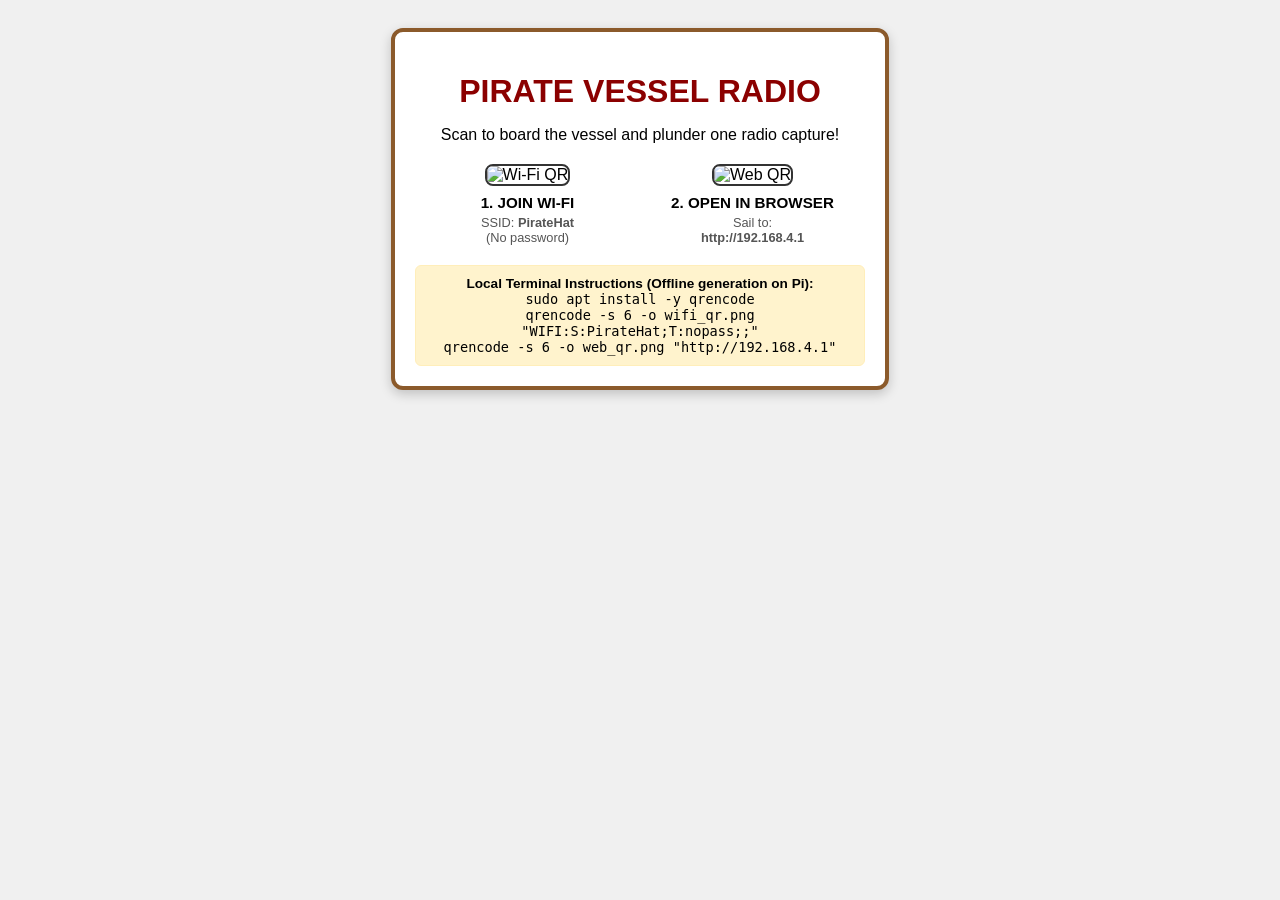
==== pirate_server/pirate_badge.html @ aeadc39f "Add pirate hat single-serving web server and quick-start docs" ====
<!DOCTYPE html>
<html>
<head>
  <meta charset="utf-8">
  <title>Pirate Hat Badge</title>
  <style>
    body { font-family: sans-serif; text-align: center; padding: 20px; background: #f0f0f0; }
    .badge { width: 450px; margin: 0 auto; background: #fff; border: 4px solid #8b5a2b; border-radius: 12px; padding: 20px; box-shadow: 0 4px 12px rgba(0,0,0,0.2); }
    h1 { color: #8b0000; margin-bottom: 4px; }
    .row { display: flex; justify-content: space-around; margin: 20px 0; }
    .qr-box { width: 190px; text-align: center; }
    .qr-box img { width: 180px; height: 180px; border: 2px solid #333; border-radius: 8px; }
    .label { font-weight: bold; margin-top: 8px; font-size: 0.95rem; }
    .desc { font-size: 0.8rem; color: #555; margin-top: 4px; }
    .note { background: #fff3cd; border: 1px solid #ffeeba; padding: 10px; border-radius: 6px; font-size: 0.85rem; }
  </style>
</head>
<body>
  <div class="badge">
    <h1>PIRATE VESSEL RADIO</h1>
    <p>Scan to board the vessel and plunder one radio capture!</p>
    
    <div class="row">
      <div class="qr-box">
        <img src="https://chart.googleapis.com/chart?chs=300x300&cht=qr&chl=WIFI%3AS%3APirateHat%3BT%3Anopass%3B%3B" alt="Wi-Fi QR">
        <div class="label">1. JOIN WI-FI</div>
        <div class="desc">SSID: <strong>PirateHat</strong><br>(No password)</div>
      </div>
      <div class="qr-box">
        <img src="https://chart.googleapis.com/chart?chs=300x300&cht=qr&chl=http%3A//192.168.4.1" alt="Web QR">
        <div class="label">2. OPEN IN BROWSER</div>
        <div class="desc">Sail to:<br><strong>http://192.168.4.1</strong></div>
      </div>
    </div>

    <div class="note">
      <strong>Local Terminal Instructions (Offline generation on Pi):</strong><br>
      <code>sudo apt install -y qrencode</code><br>
      <code>qrencode -s 6 -o wifi_qr.png "WIFI:S:PirateHat;T:nopass;;"</code><br>
      <code>qrencode -s 6 -o web_qr.png "http://192.168.4.1"</code>
    </div>
  </div>
</body>
</html>
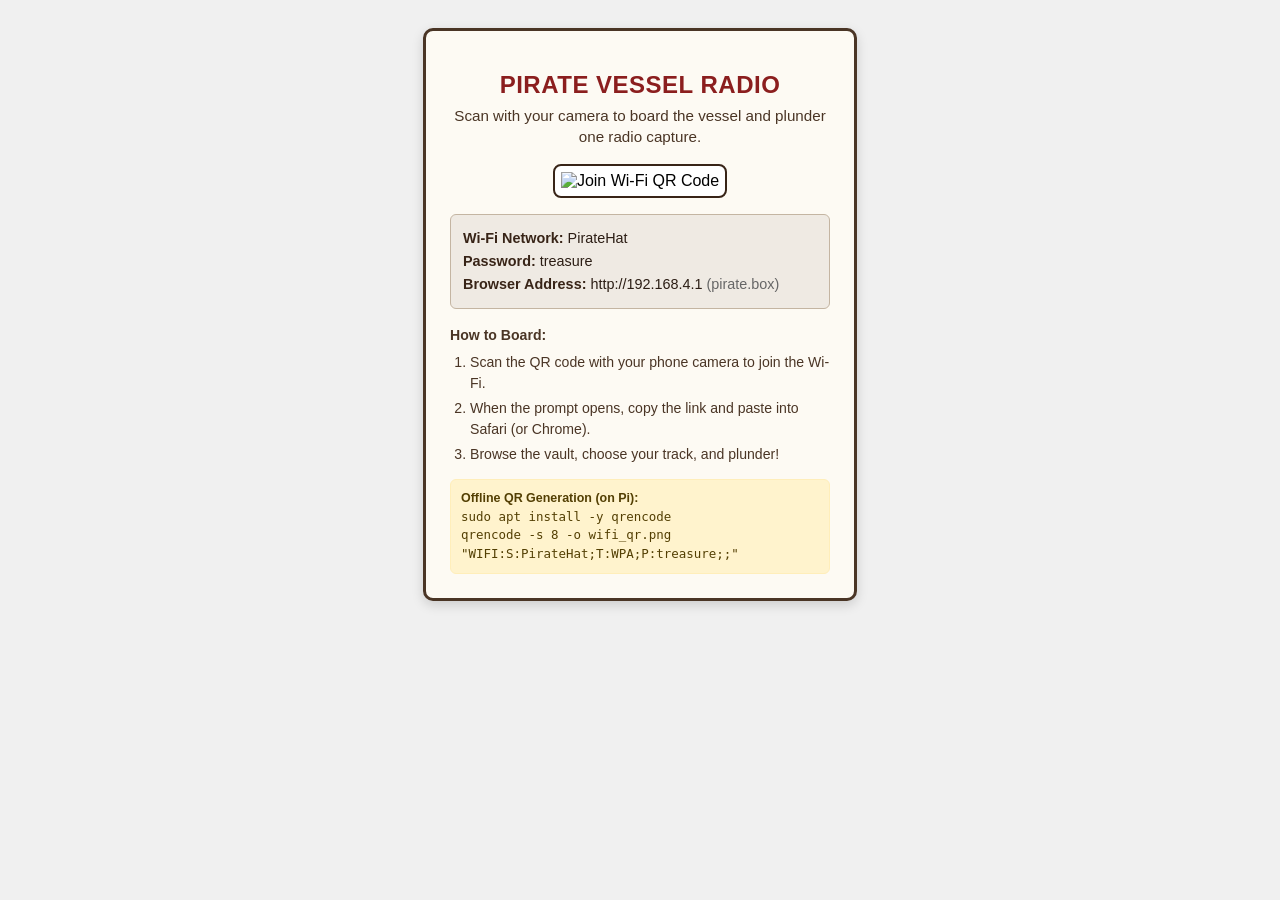
==== commit 540adea4: "feat(hotspot): add full NetworkManager hotspot, captive portal handoff, and systemd service" ====
--- a/pirate_server/pirate_badge.html
+++ b/pirate_server/pirate_badge.html
@@ -2,42 +2,50 @@
 <html>
 <head>
   <meta charset="utf-8">
-  <title>Pirate Hat Badge</title>
+  <title>Pirate Vessel Badge</title>
   <style>
-    body { font-family: sans-serif; text-align: center; padding: 20px; background: #f0f0f0; }
-    .badge { width: 450px; margin: 0 auto; background: #fff; border: 4px solid #8b5a2b; border-radius: 12px; padding: 20px; box-shadow: 0 4px 12px rgba(0,0,0,0.2); }
-    h1 { color: #8b0000; margin-bottom: 4px; }
-    .row { display: flex; justify-content: space-around; margin: 20px 0; }
-    .qr-box { width: 190px; text-align: center; }
-    .qr-box img { width: 180px; height: 180px; border: 2px solid #333; border-radius: 8px; }
-    .label { font-weight: bold; margin-top: 8px; font-size: 0.95rem; }
-    .desc { font-size: 0.8rem; color: #555; margin-top: 4px; }
-    .note { background: #fff3cd; border: 1px solid #ffeeba; padding: 10px; border-radius: 6px; font-size: 0.85rem; }
+    body { font-family: -apple-system, BlinkMacSystemFont, "Segoe UI", Roboto, sans-serif; text-align: center; padding: 20px; background: #f0f0f0; }
+    .badge { width: 380px; margin: 0 auto; background: #fdfaf3; border: 3px solid #4a3525; border-radius: 10px; padding: 24px; box-shadow: 0 4px 12px rgba(0,0,0,0.15); }
+    h1 { color: #8b1e1e; margin-bottom: 6px; font-size: 1.5rem; text-transform: uppercase; letter-spacing: 0.5px; }
+    p.lead { color: #4a3525; font-size: 0.95rem; margin-top: 0; margin-bottom: 16px; line-height: 1.4; }
+    .qr-container { margin: 16px auto; width: 240px; text-align: center; }
+    .qr-container img { width: 230px; height: 230px; border: 2px solid #382417; border-radius: 8px; background: #fff; padding: 6px; }
+    .credentials { background: rgba(74, 53, 37, 0.08); border: 1px solid #c4b5a2; border-radius: 6px; padding: 12px; margin: 16px 0; text-align: left; font-size: 0.9rem; line-height: 1.6; color: #2b1d14; }
+    .credentials strong { color: #382417; }
+    .instructions { text-align: left; margin: 14px 0; font-size: 0.88rem; color: #4a3525; line-height: 1.5; }
+    .instructions ol { padding-left: 20px; margin: 6px 0; }
+    .instructions li { margin-bottom: 4px; }
+    .note { background: #fff3cd; border: 1px solid #ffeeba; padding: 10px; border-radius: 6px; font-size: 0.78rem; text-align: left; color: #533f03; margin-top: 14px; line-height: 1.4; }
   </style>
 </head>
 <body>
   <div class="badge">
     <h1>PIRATE VESSEL RADIO</h1>
-    <p>Scan to board the vessel and plunder one radio capture!</p>
+    <p class="lead">Scan with your camera to board the vessel and plunder one radio capture.</p>
     
-    <div class="row">
-      <div class="qr-box">
-        <img src="https://chart.googleapis.com/chart?chs=300x300&cht=qr&chl=WIFI%3AS%3APirateHat%3BT%3Anopass%3B%3B" alt="Wi-Fi QR">
-        <div class="label">1. JOIN WI-FI</div>
-        <div class="desc">SSID: <strong>PirateHat</strong><br>(No password)</div>
-      </div>
-      <div class="qr-box">
-        <img src="https://chart.googleapis.com/chart?chs=300x300&cht=qr&chl=http%3A//192.168.4.1" alt="Web QR">
-        <div class="label">2. OPEN IN BROWSER</div>
-        <div class="desc">Sail to:<br><strong>http://192.168.4.1</strong></div>
-      </div>
+    <div class="qr-container">
+      <img src="https://chart.googleapis.com/chart?chs=320x320&cht=qr&chl=WIFI%3AS%3APirateHat%3BT%3AWPA%3BP%3Atreasure%3B%3B" alt="Join Wi-Fi QR Code">
+    </div>
+
+    <div class="credentials">
+      <div><strong>Wi-Fi Network:</strong> PirateHat</div>
+      <div><strong>Password:</strong> treasure</div>
+      <div><strong>Browser Address:</strong> http://192.168.4.1 <span style="color:#666;">(pirate.box)</span></div>
+    </div>
+
+    <div class="instructions">
+      <strong>How to Board:</strong>
+      <ol>
+        <li>Scan the QR code with your phone camera to join the Wi-Fi.</li>
+        <li>When the prompt opens, copy the link and paste into Safari (or Chrome).</li>
+        <li>Browse the vault, choose your track, and plunder!</li>
+      </ol>
     </div>
 
     <div class="note">
-      <strong>Local Terminal Instructions (Offline generation on Pi):</strong><br>
+      <strong>Offline QR Generation (on Pi):</strong><br>
       <code>sudo apt install -y qrencode</code><br>
-      <code>qrencode -s 6 -o wifi_qr.png "WIFI:S:PirateHat;T:nopass;;"</code><br>
-      <code>qrencode -s 6 -o web_qr.png "http://192.168.4.1"</code>
+      <code>qrencode -s 8 -o wifi_qr.png "WIFI:S:PirateHat;T:WPA;P:treasure;;"</code>
     </div>
   </div>
 </body>
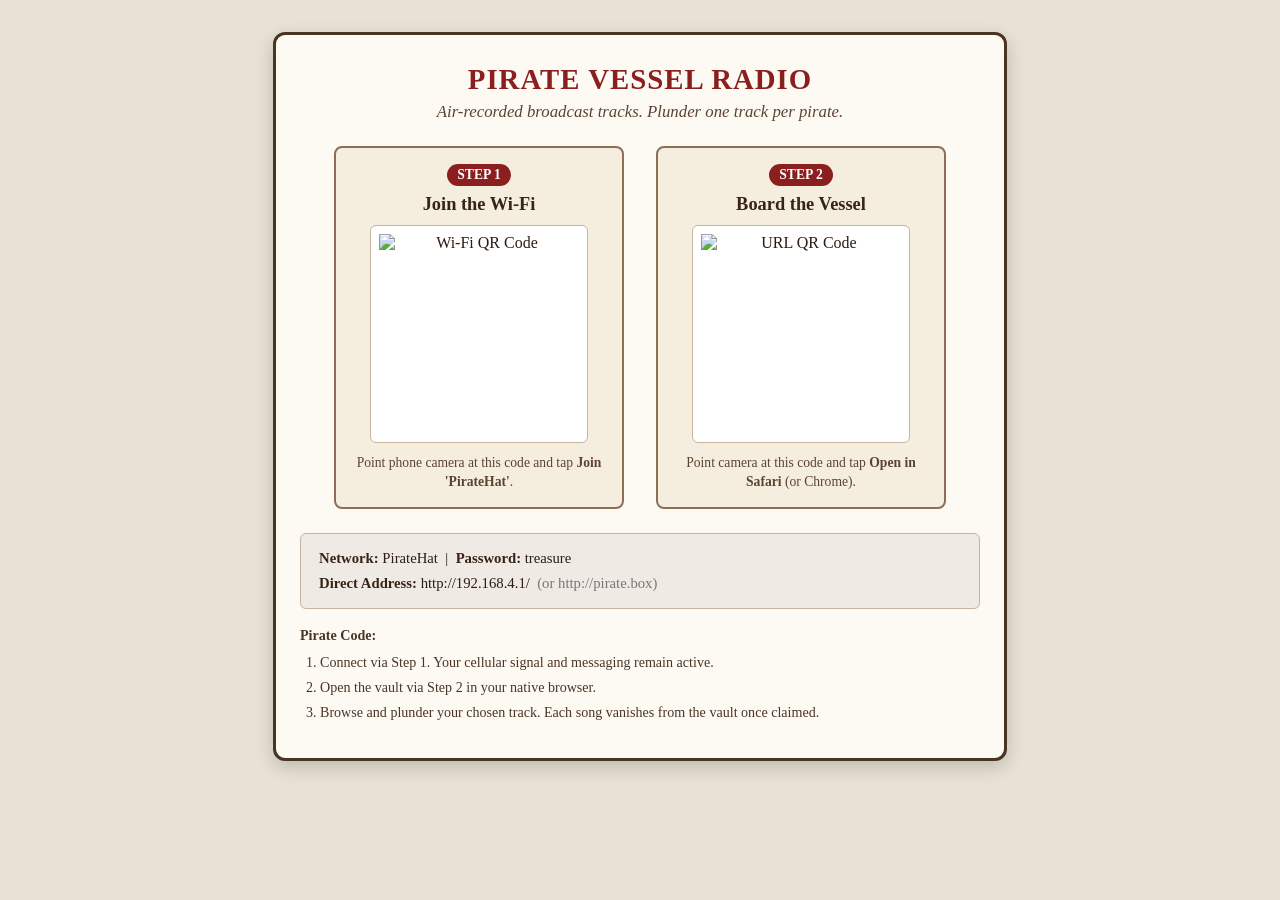
==== commit 4eb7b710: "Implement Strategy A: gateway omission, link-local peripheral mode, and dual-QR badge" ====
--- a/pirate_server/pirate_badge.html
+++ b/pirate_server/pirate_badge.html
@@ -4,48 +4,157 @@
   <meta charset="utf-8">
   <title>Pirate Vessel Badge</title>
   <style>
-    body { font-family: -apple-system, BlinkMacSystemFont, "Segoe UI", Roboto, sans-serif; text-align: center; padding: 20px; background: #f0f0f0; }
-    .badge { width: 380px; margin: 0 auto; background: #fdfaf3; border: 3px solid #4a3525; border-radius: 10px; padding: 24px; box-shadow: 0 4px 12px rgba(0,0,0,0.15); }
-    h1 { color: #8b1e1e; margin-bottom: 6px; font-size: 1.5rem; text-transform: uppercase; letter-spacing: 0.5px; }
-    p.lead { color: #4a3525; font-size: 0.95rem; margin-top: 0; margin-bottom: 16px; line-height: 1.4; }
-    .qr-container { margin: 16px auto; width: 240px; text-align: center; }
-    .qr-container img { width: 230px; height: 230px; border: 2px solid #382417; border-radius: 8px; background: #fff; padding: 6px; }
-    .credentials { background: rgba(74, 53, 37, 0.08); border: 1px solid #c4b5a2; border-radius: 6px; padding: 12px; margin: 16px 0; text-align: left; font-size: 0.9rem; line-height: 1.6; color: #2b1d14; }
-    .credentials strong { color: #382417; }
-    .instructions { text-align: left; margin: 14px 0; font-size: 0.88rem; color: #4a3525; line-height: 1.5; }
-    .instructions ol { padding-left: 20px; margin: 6px 0; }
-    .instructions li { margin-bottom: 4px; }
-    .note { background: #fff3cd; border: 1px solid #ffeeba; padding: 10px; border-radius: 6px; font-size: 0.78rem; text-align: left; color: #533f03; margin-top: 14px; line-height: 1.4; }
+    body {
+      font-family: -apple-system, BlinkMacSystemFont, "Segoe UI", Roboto, Georgia, serif;
+      text-align: center;
+      padding: 24px;
+      background: #e8e2d5;
+      color: #2b1d14;
+    }
+    .badge {
+      max-width: 680px;
+      margin: 0 auto;
+      background: #fdfaf3;
+      border: 3px solid #4a3525;
+      border-radius: 12px;
+      padding: 28px 24px;
+      box-shadow: 0 6px 18px rgba(0,0,0,0.18);
+    }
+    h1 {
+      color: #8b1e1e;
+      margin: 0 0 6px 0;
+      font-size: 1.8rem;
+      text-transform: uppercase;
+      letter-spacing: 1px;
+    }
+    p.lead {
+      color: #5c4331;
+      font-size: 1.05rem;
+      margin: 0 0 24px 0;
+      font-style: italic;
+    }
+    .qr-grid {
+      display: flex;
+      justify-content: center;
+      gap: 32px;
+      margin: 20px 0;
+      flex-wrap: wrap;
+    }
+    .qr-card {
+      flex: 1;
+      min-width: 240px;
+      max-width: 290px;
+      background: #f5eedf;
+      border: 2px solid #8c6f56;
+      border-radius: 8px;
+      padding: 16px;
+      box-sizing: border-box;
+    }
+    .step-number {
+      display: inline-block;
+      background: #8b1e1e;
+      color: #fff;
+      font-size: 0.85rem;
+      font-weight: 700;
+      padding: 3px 10px;
+      border-radius: 12px;
+      text-transform: uppercase;
+      margin-bottom: 8px;
+    }
+    .qr-card h2 {
+      font-size: 1.15rem;
+      color: #382417;
+      margin: 0 0 10px 0;
+    }
+    .qr-container {
+      background: #ffffff;
+      border: 1px solid #c4b5a2;
+      border-radius: 6px;
+      padding: 8px;
+      display: inline-block;
+      margin-bottom: 10px;
+    }
+    .qr-container img {
+      display: block;
+      width: 200px;
+      height: 200px;
+    }
+    .qr-desc {
+      font-size: 0.85rem;
+      color: #5c4331;
+      line-height: 1.4;
+      margin: 0;
+    }
+    .credentials {
+      background: rgba(74, 53, 37, 0.08);
+      border: 1px solid #c4b5a2;
+      border-radius: 6px;
+      padding: 12px 18px;
+      margin: 24px 0 16px 0;
+      text-align: left;
+      font-size: 0.92rem;
+      line-height: 1.7;
+    }
+    .credentials strong {
+      color: #382417;
+    }
+    .rules {
+      text-align: left;
+      margin: 16px 0 0 0;
+      font-size: 0.88rem;
+      color: #4a3525;
+      line-height: 1.5;
+    }
+    .rules ol {
+      padding-left: 20px;
+      margin: 6px 0;
+    }
+    .rules li {
+      margin-bottom: 4px;
+    }
+    @media print {
+      body { background: #fff; padding: 0; }
+      .badge { box-shadow: none; border-color: #000; }
+    }
   </style>
 </head>
 <body>
   <div class="badge">
     <h1>PIRATE VESSEL RADIO</h1>
-    <p class="lead">Scan with your camera to board the vessel and plunder one radio capture.</p>
-    
-    <div class="qr-container">
-      <img src="https://chart.googleapis.com/chart?chs=320x320&cht=qr&chl=WIFI%3AS%3APirateHat%3BT%3AWPA%3BP%3Atreasure%3B%3B" alt="Join Wi-Fi QR Code">
+    <p class="lead">Air-recorded broadcast tracks. Plunder one track per pirate.</p>
+
+    <div class="qr-grid">
+      <div class="qr-card">
+        <span class="step-number">Step 1</span>
+        <h2>Join the Wi-Fi</h2>
+        <div class="qr-container">
+          <img src="https://chart.googleapis.com/chart?chs=260x260&cht=qr&chl=WIFI%3AS%3APirateHat%3BT%3AWPA%3BP%3Atreasure%3B%3B" alt="Wi-Fi QR Code">
+        </div>
+        <p class="qr-desc">Point phone camera at this code and tap <strong>Join 'PirateHat'</strong>.</p>
+      </div>
+
+      <div class="qr-card">
+        <span class="step-number">Step 2</span>
+        <h2>Board the Vessel</h2>
+        <div class="qr-container">
+          <img src="https://chart.googleapis.com/chart?chs=260x260&cht=qr&chl=http%3A//192.168.4.1/" alt="URL QR Code">
+        </div>
+        <p class="qr-desc">Point camera at this code and tap <strong>Open in Safari</strong> (or Chrome).</p>
+      </div>
     </div>
 
     <div class="credentials">
-      <div><strong>Wi-Fi Network:</strong> PirateHat</div>
-      <div><strong>Password:</strong> treasure</div>
-      <div><strong>Browser Address:</strong> http://192.168.4.1 <span style="color:#666;">(pirate.box)</span></div>
+      <div><strong>Network:</strong> PirateHat &nbsp;|&nbsp; <strong>Password:</strong> treasure</div>
+      <div><strong>Direct Address:</strong> http://192.168.4.1/ &nbsp;<span style="color:#777;">(or http://pirate.box)</span></div>
     </div>
 
-    <div class="instructions">
-      <strong>How to Board:</strong>
+    <div class="rules">
+      <strong>Pirate Code:</strong>
       <ol>
-        <li>Scan the QR code with your phone camera to join the Wi-Fi.</li>
-        <li>When the prompt opens, copy the link and paste into Safari (or Chrome).</li>
-        <li>Browse the vault, choose your track, and plunder!</li>
+        <li>Connect via Step 1. Your cellular signal and messaging remain active.</li>
+        <li>Open the vault via Step 2 in your native browser.</li>
+        <li>Browse and plunder your chosen track. Each song vanishes from the vault once claimed.</li>
       </ol>
-    </div>
-
-    <div class="note">
-      <strong>Offline QR Generation (on Pi):</strong><br>
-      <code>sudo apt install -y qrencode</code><br>
-      <code>qrencode -s 8 -o wifi_qr.png "WIFI:S:PirateHat;T:WPA;P:treasure;;"</code>
     </div>
   </div>
 </body>
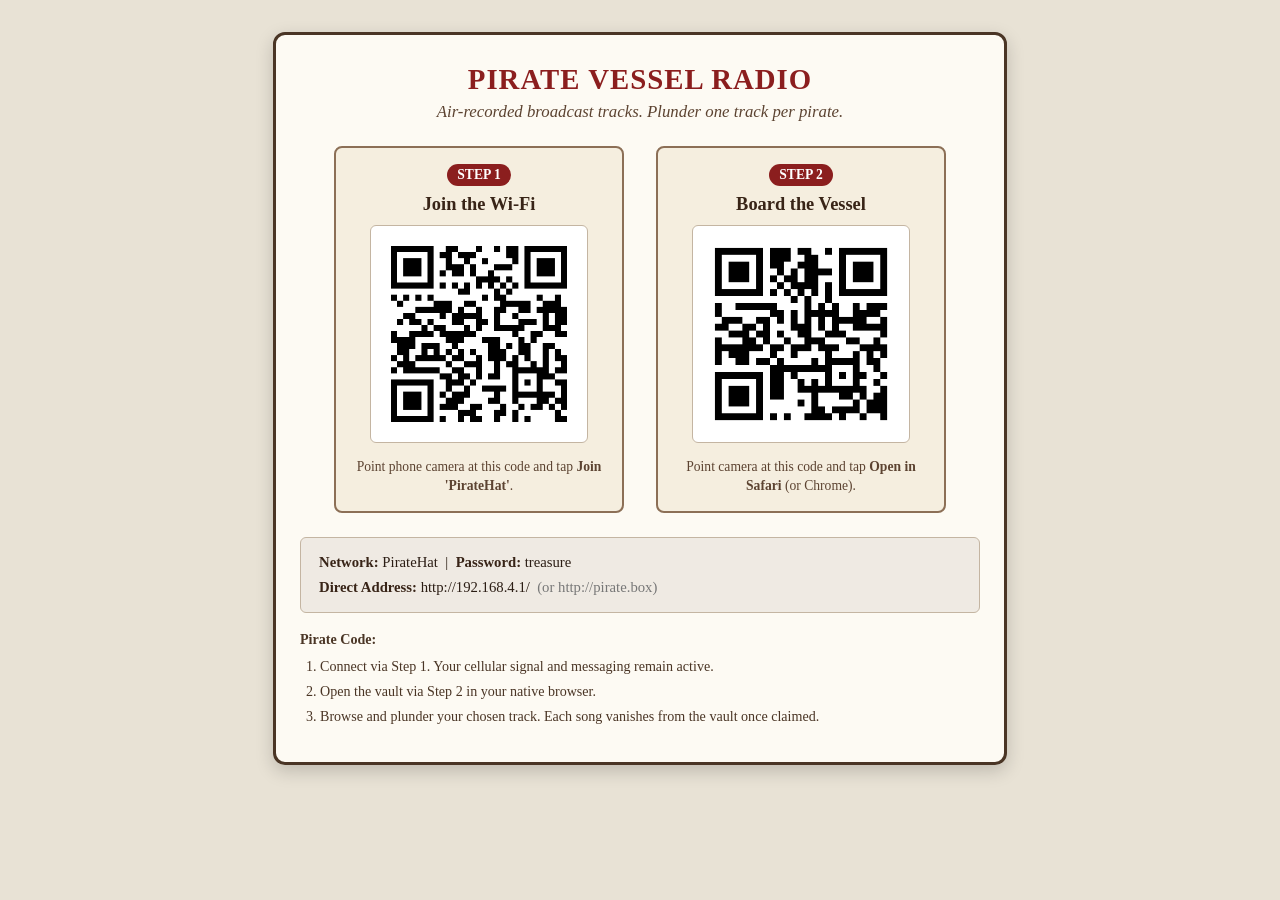
==== commit 2fd3e62a: "Generate offline self-contained base64 QR codes on badge" ====
--- a/pirate_server/pirate_badge.html
+++ b/pirate_server/pirate_badge.html
@@ -128,7 +128,7 @@
         <span class="step-number">Step 1</span>
         <h2>Join the Wi-Fi</h2>
         <div class="qr-container">
-          <img src="https://chart.googleapis.com/chart?chs=260x260&cht=qr&chl=WIFI%3AS%3APirateHat%3BT%3AWPA%3BP%3Atreasure%3B%3B" alt="Wi-Fi QR Code">
+          <img src="[data-uri]" alt="Wi-Fi QR Code">
         </div>
         <p class="qr-desc">Point phone camera at this code and tap <strong>Join 'PirateHat'</strong>.</p>
       </div>
@@ -137,7 +137,7 @@
         <span class="step-number">Step 2</span>
         <h2>Board the Vessel</h2>
         <div class="qr-container">
-          <img src="https://chart.googleapis.com/chart?chs=260x260&cht=qr&chl=http%3A//192.168.4.1/" alt="URL QR Code">
+          <img src="[data-uri]" alt="URL QR Code">
         </div>
         <p class="qr-desc">Point camera at this code and tap <strong>Open in Safari</strong> (or Chrome).</p>
       </div>
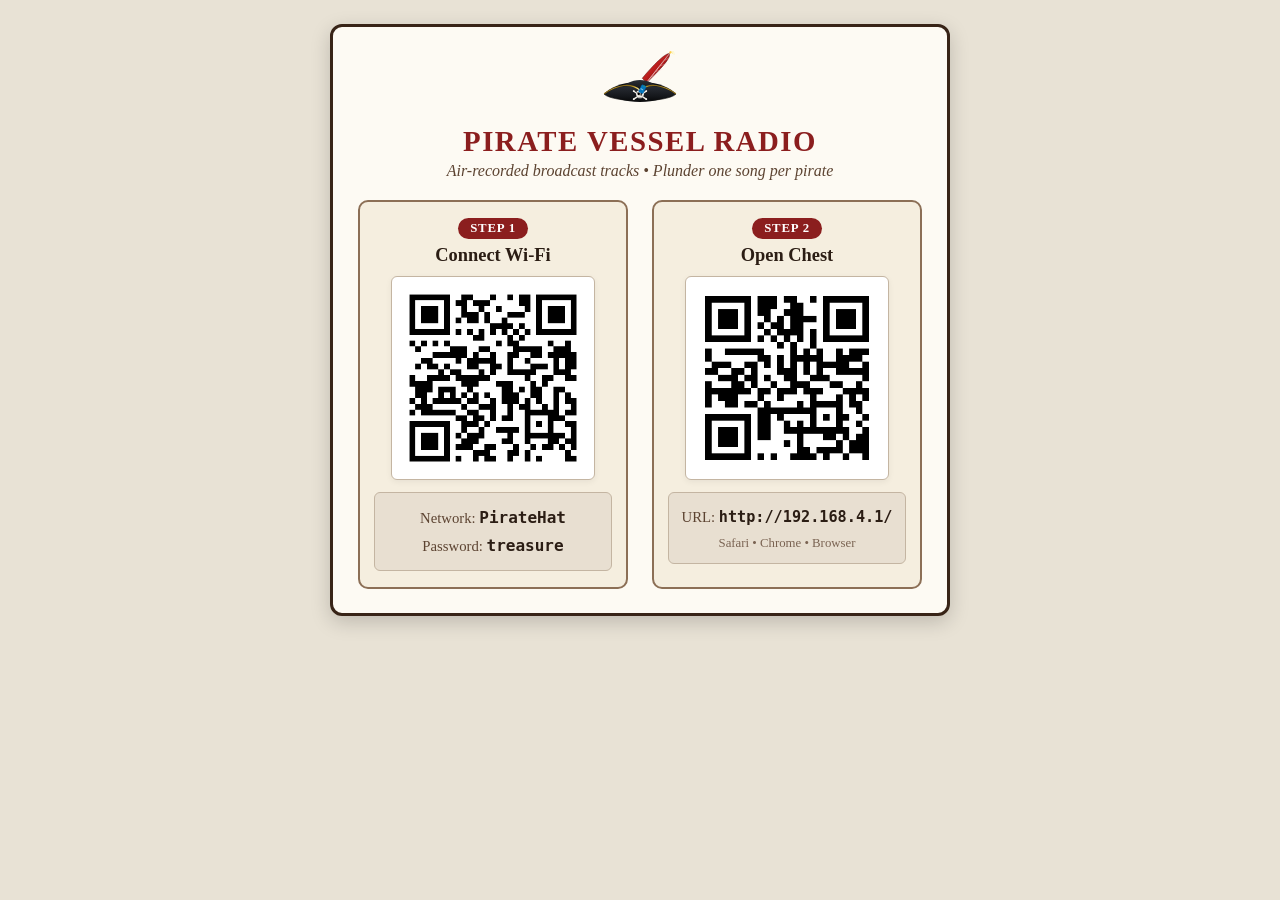
==== commit ef17f083: "Finalize 2-step QR workflow, captive probe suppression, and audit findings in BUGS.md" ====
--- a/pirate_server/pirate_badge.html
+++ b/pirate_server/pirate_badge.html
@@ -2,159 +2,250 @@
 <html>
 <head>
   <meta charset="utf-8">
+  <meta name="viewport" content="width=device-width, initial-scale=1.0">
   <title>Pirate Vessel Badge</title>
   <style>
+    * {
+      box-sizing: border-box;
+      margin: 0;
+      padding: 0;
+    }
     body {
       font-family: -apple-system, BlinkMacSystemFont, "Segoe UI", Roboto, Georgia, serif;
       text-align: center;
-      padding: 24px;
+      padding: 24px 12px;
       background: #e8e2d5;
       color: #2b1d14;
+      -webkit-print-color-adjust: exact;
+      print-color-adjust: exact;
     }
     .badge {
-      max-width: 680px;
+      max-width: 620px;
       margin: 0 auto;
       background: #fdfaf3;
-      border: 3px solid #4a3525;
+      border: 3px solid #382417;
       border-radius: 12px;
-      padding: 28px 24px;
-      box-shadow: 0 6px 18px rgba(0,0,0,0.18);
+      padding: 24px 20px;
+      box-shadow: 0 6px 20px rgba(0,0,0,0.18);
+      -webkit-print-color-adjust: exact;
+      print-color-adjust: exact;
+    }
+    .hat-wrapper {
+      width: 90px;
+      height: 68px;
+      margin: 0 auto 6px auto;
+    }
+    .hat-wrapper svg {
+      width: 100%;
+      height: 100%;
+      display: block;
     }
     h1 {
       color: #8b1e1e;
-      margin: 0 0 6px 0;
+      margin: 0 0 4px 0;
       font-size: 1.8rem;
       text-transform: uppercase;
-      letter-spacing: 1px;
+      letter-spacing: 1.5px;
     }
     p.lead {
       color: #5c4331;
-      font-size: 1.05rem;
-      margin: 0 0 24px 0;
+      font-size: 1rem;
+      margin: 0 0 20px 0;
       font-style: italic;
     }
     .qr-grid {
       display: flex;
       justify-content: center;
-      gap: 32px;
-      margin: 20px 0;
+      gap: 24px;
       flex-wrap: wrap;
     }
     .qr-card {
       flex: 1;
       min-width: 240px;
-      max-width: 290px;
+      max-width: 270px;
       background: #f5eedf;
       border: 2px solid #8c6f56;
-      border-radius: 8px;
-      padding: 16px;
+      border-radius: 10px;
+      padding: 16px 14px;
       box-sizing: border-box;
+      display: flex;
+      flex-direction: column;
+      align-items: center;
     }
     .step-number {
       display: inline-block;
       background: #8b1e1e;
       color: #fff;
-      font-size: 0.85rem;
-      font-weight: 700;
-      padding: 3px 10px;
+      font-size: 0.8rem;
+      font-weight: 800;
+      padding: 3px 12px;
       border-radius: 12px;
       text-transform: uppercase;
-      margin-bottom: 8px;
+      letter-spacing: 0.8px;
+      margin-bottom: 6px;
     }
     .qr-card h2 {
       font-size: 1.15rem;
-      color: #382417;
+      color: #2b1d14;
       margin: 0 0 10px 0;
+      font-weight: 700;
     }
     .qr-container {
       background: #ffffff;
       border: 1px solid #c4b5a2;
       border-radius: 6px;
-      padding: 8px;
+      padding: 6px;
       display: inline-block;
-      margin-bottom: 10px;
+      margin-bottom: 12px;
+      box-shadow: 0 2px 6px rgba(0,0,0,0.06);
     }
     .qr-container img {
       display: block;
-      width: 200px;
-      height: 200px;
-    }
-    .qr-desc {
-      font-size: 0.85rem;
-      color: #5c4331;
-      line-height: 1.4;
-      margin: 0;
-    }
-    .credentials {
+      width: 190px;
+      height: 190px;
+    }
+    .qr-details {
+      width: 100%;
       background: rgba(74, 53, 37, 0.08);
       border: 1px solid #c4b5a2;
       border-radius: 6px;
-      padding: 12px 18px;
-      margin: 24px 0 16px 0;
-      text-align: left;
+      padding: 10px 12px;
+      box-sizing: border-box;
       font-size: 0.92rem;
-      line-height: 1.7;
-    }
-    .credentials strong {
-      color: #382417;
-    }
-    .rules {
-      text-align: left;
-      margin: 16px 0 0 0;
-      font-size: 0.88rem;
-      color: #4a3525;
-      line-height: 1.5;
-    }
-    .rules ol {
-      padding-left: 20px;
-      margin: 6px 0;
-    }
-    .rules li {
-      margin-bottom: 4px;
+      line-height: 1.6;
+      text-align: center;
+    }
+    .qr-details .detail-row {
+      margin: 2px 0;
+    }
+    .qr-details .lbl {
+      color: #5c4331;
+      font-weight: 500;
+    }
+    .qr-details .val {
+      color: #2b1d14;
+      font-family: ui-monospace, SFMono-Regular, Menlo, Monaco, Consolas, monospace;
+      font-size: 1rem;
+      font-weight: 700;
+    }
+    .qr-details .url-val {
+      font-size: 0.95rem;
+      word-break: break-all;
+    }
+    .qr-details .subtext {
+      color: #7a6352;
+      font-size: 0.8rem;
+      margin-top: 3px;
     }
     @media print {
       body { background: #fff; padding: 0; }
-      .badge { box-shadow: none; border-color: #000; }
+      .badge { box-shadow: none; border-color: #000; max-width: 100%; page-break-inside: avoid; break-inside: avoid; }
+      .qr-grid { flex-wrap: nowrap; gap: 16px; }
+      .qr-card { max-width: 48%; page-break-inside: avoid; break-inside: avoid; }
     }
   </style>
 </head>
 <body>
   <div class="badge">
+    <div class="hat-wrapper">
+      <svg xmlns="http://www.w3.org/2000/svg" viewBox="0 0 400 300" width="100%" height="100%">
+  <defs>
+    <radialGradient id="goldGlow" cx="50%" cy="50%" r="50%">
+      <stop offset="0%" stop-color="#fff4b8"/>
+      <stop offset="60%" stop-color="#d4af37"/>
+      <stop offset="100%" stop-color="#8a6b18"/>
+    </radialGradient>
+    <linearGradient id="featherGrad" x1="0%" y1="0%" x2="100%" y2="100%">
+      <stop offset="0%" stop-color="#ff3b30"/>
+      <stop offset="50%" stop-color="#b71c1c"/>
+      <stop offset="100%" stop-color="#560000"/>
+    </linearGradient>
+    <linearGradient id="hatGrad" x1="0%" y1="0%" x2="0%" y2="100%">
+      <stop offset="0%" stop-color="#2a2e35"/>
+      <stop offset="70%" stop-color="#15171b"/>
+      <stop offset="100%" stop-color="#0a0b0d"/>
+    </linearGradient>
+    <linearGradient id="antennaGrad" x1="0%" y1="0%" x2="100%" y2="0%">
+      <stop offset="0%" stop-color="#e0e0e0"/>
+      <stop offset="50%" stop-color="#ffffff"/>
+      <stop offset="100%" stop-color="#9e9e9e"/>
+    </linearGradient>
+  </defs>
+
+  <!-- Feather Antenna behind hat -->
+  <path d="M 230 140 C 290 80 340 30 330 10 C 310 10 260 60 210 120 Z" fill="url(#featherGrad)" stroke="#400" stroke-width="2" />
+  <path d="M 230 140 C 280 80 325 20 330 10" stroke="#ff8a80" stroke-width="2" fill="none" />
+  <path d="M 250 115 L 275 100 M 270 90 L 300 80 M 290 65 L 318 55 M 310 40 L 328 30" stroke="#ffcdd2" stroke-width="1.5" />
+
+  <!-- RTL-SDR Antenna metallic mast tucked into feather -->
+  <line x1="220" y1="150" x2="335" y2="5" stroke="url(#antennaGrad)" stroke-width="3" stroke-linecap="round" />
+  <circle cx="335" cy="5" r="4" fill="#ffeb3b" stroke="#f57f17" stroke-width="1.5" />
+  <path d="M 330 -5 A 15 15 0 0 1 345 10" stroke="#ffeb3b" stroke-width="2" fill="none" opacity="0.8" stroke-linecap="round"/>
+  <path d="M 325 -12 A 25 25 0 0 1 352 15" stroke="#ffeb3b" stroke-width="2" fill="none" opacity="0.5" stroke-linecap="round"/>
+
+  <!-- Tricorn Pirate Hat Main Body -->
+  <path d="M 50 180 C 120 120 280 120 350 180 C 300 240 100 240 50 180 Z" fill="#0d0e11" />
+  <path d="M 120 180 C 130 110 270 110 280 180 Z" fill="url(#hatGrad)" />
+
+  <!-- Upturned Front Brim -->
+  <path d="M 40 190 C 100 150 160 140 200 175 C 240 140 300 150 360 190 C 320 230 80 230 40 190 Z" fill="url(#hatGrad)" stroke="#111" stroke-width="3" />
+
+  <!-- Gold Lace Trim -->
+  <path d="M 42 188 C 100 148 160 138 200 173 C 240 138 300 148 358 188" fill="none" stroke="url(#goldGlow)" stroke-width="5" stroke-linecap="round"/>
+
+  <!-- Skull and Crossbones Emblem -->
+  <g transform="translate(200, 195)">
+    <line x1="-28" y1="-18" x2="28" y2="18" stroke="#f0ede6" stroke-width="6" stroke-linecap="round" />
+    <line x1="28" y1="-18" x2="-28" y2="18" stroke="#f0ede6" stroke-width="6" stroke-linecap="round" />
+    <circle cx="-28" cy="-18" r="4" fill="#f0ede6" />
+    <circle cx="28" cy="18" r="4" fill="#f0ede6" />
+    <circle cx="28" cy="-18" r="4" fill="#f0ede6" />
+    <circle cx="-28" cy="18" r="4" fill="#f0ede6" />
+    <ellipse cx="0" cy="-6" rx="18" ry="16" fill="#f0ede6" />
+    <path d="M -9 6 L 9 6 L 7 14 L -7 14 Z" fill="#f0ede6" />
+    <ellipse cx="-6" cy="-6" rx="4" ry="5" fill="#15171b" />
+    <ellipse cx="6" cy="-6" rx="4" ry="5" fill="#15171b" />
+    <ellipse cx="-6" cy="-6" rx="5" ry="6" fill="#000" />
+    <line x1="-22" y1="-18" x2="10" y2="4" stroke="#000" stroke-width="2" />
+    <path d="M 0 -2 L -2 2 L 2 2 Z" fill="#15171b" />
+    <line x1="-4" y1="9" x2="-4" y2="13" stroke="#15171b" stroke-width="1.5" />
+    <line x1="0" y1="9" x2="0" y2="13" stroke="#15171b" stroke-width="1.5" />
+    <line x1="4" y1="9" x2="4" y2="13" stroke="#15171b" stroke-width="1.5" />
+  </g>
+
+  <!-- RTL-SDR Dongle Body -->
+  <rect x="200" y="150" width="22" height="36" rx="4" fill="#0277bd" stroke="#01579b" stroke-width="1.5" transform="rotate(25 210 168)" />
+  <text x="202" y="172" font-size="7" font-family="monospace" font-weight="bold" fill="#ffffff" transform="rotate(25 210 168)">SDR</text>
+  <circle cx="218" cy="154" r="2.5" fill="#4caf50" opacity="0.9" />
+</svg>
+    </div>
     <h1>PIRATE VESSEL RADIO</h1>
-    <p class="lead">Air-recorded broadcast tracks. Plunder one track per pirate.</p>
+    <p class="lead">Air-recorded broadcast tracks &bull; Plunder one song per pirate</p>
 
     <div class="qr-grid">
       <div class="qr-card">
         <span class="step-number">Step 1</span>
-        <h2>Join the Wi-Fi</h2>
+        <h2>Connect Wi-Fi</h2>
         <div class="qr-container">
           <img src="[data-uri]" alt="Wi-Fi QR Code">
         </div>
-        <p class="qr-desc">Point phone camera at this code and tap <strong>Join 'PirateHat'</strong>.</p>
+        <div class="qr-details">
+          <div class="detail-row"><span class="lbl">Network:</span> <strong class="val">PirateHat</strong></div>
+          <div class="detail-row"><span class="lbl">Password:</span> <strong class="val">treasure</strong></div>
+        </div>
       </div>
 
       <div class="qr-card">
         <span class="step-number">Step 2</span>
-        <h2>Board the Vessel</h2>
+        <h2>Open Chest</h2>
         <div class="qr-container">
           <img src="[data-uri]" alt="URL QR Code">
         </div>
-        <p class="qr-desc">Point camera at this code and tap <strong>Open in Safari</strong> (or Chrome).</p>
+        <div class="qr-details">
+          <div class="detail-row"><span class="lbl">URL:</span> <strong class="val url-val">http://192.168.4.1/</strong></div>
+          <div class="subtext">Safari &bull; Chrome &bull; Browser</div>
+        </div>
       </div>
-    </div>
-
-    <div class="credentials">
-      <div><strong>Network:</strong> PirateHat &nbsp;|&nbsp; <strong>Password:</strong> treasure</div>
-      <div><strong>Direct Address:</strong> http://192.168.4.1/ &nbsp;<span style="color:#777;">(or http://pirate.box)</span></div>
-    </div>
-
-    <div class="rules">
-      <strong>Pirate Code:</strong>
-      <ol>
-        <li>Connect via Step 1. Your cellular signal and messaging remain active.</li>
-        <li>Open the vault via Step 2 in your native browser.</li>
-        <li>Browse and plunder your chosen track. Each song vanishes from the vault once claimed.</li>
-      </ol>
     </div>
   </div>
 </body>
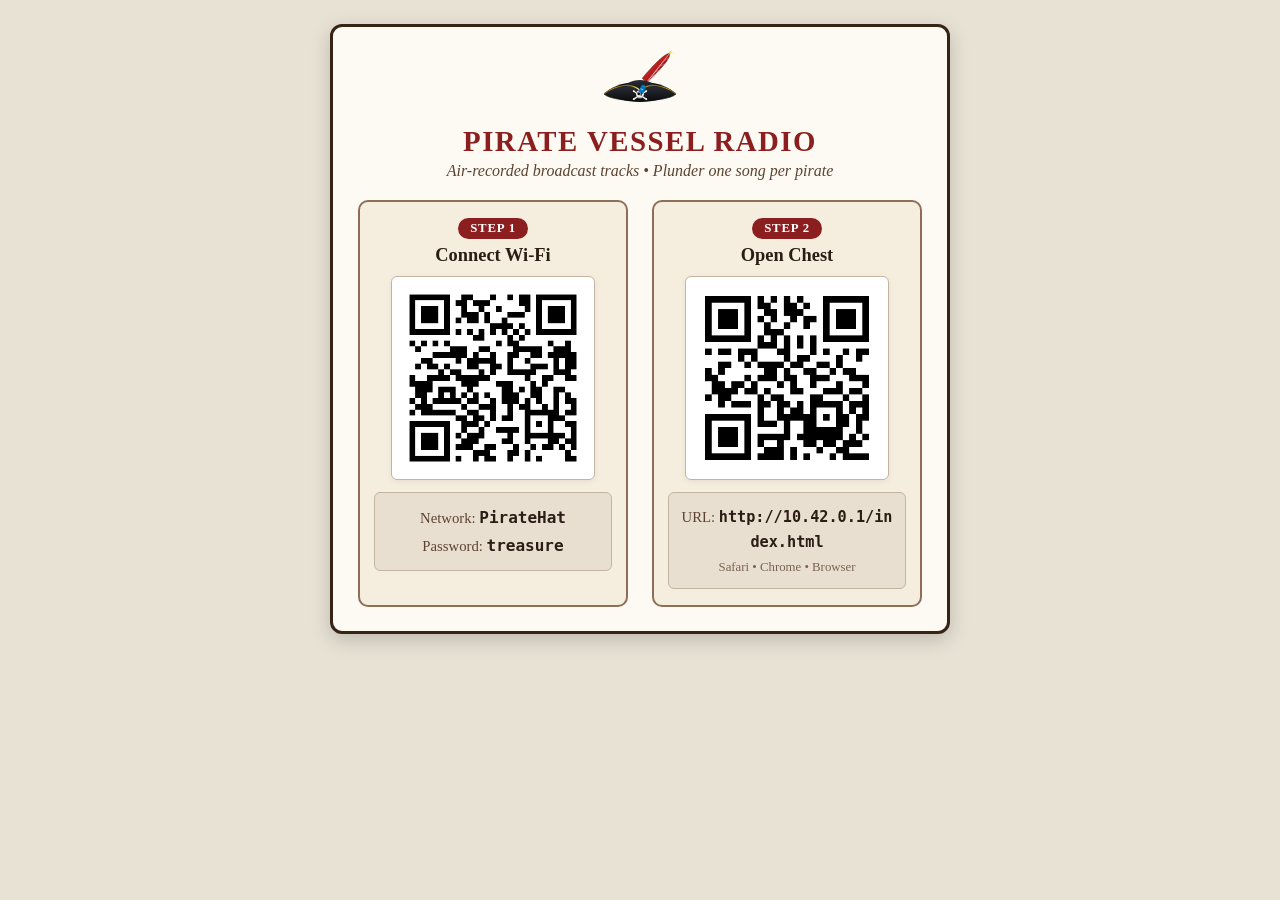
==== commit c95f9b23: "Fix hotspot web server: single-port HTTP architecture, update docs, sanitize telemetry - Revert pira" ====
--- a/pirate_server/pirate_badge.html
+++ b/pirate_server/pirate_badge.html
@@ -176,7 +176,7 @@
   <path d="M 230 140 C 290 80 340 30 330 10 C 310 10 260 60 210 120 Z" fill="url(#featherGrad)" stroke="#400" stroke-width="2" />
   <path d="M 230 140 C 280 80 325 20 330 10" stroke="#ff8a80" stroke-width="2" fill="none" />
   <path d="M 250 115 L 275 100 M 270 90 L 300 80 M 290 65 L 318 55 M 310 40 L 328 30" stroke="#ffcdd2" stroke-width="1.5" />
-
+  
   <!-- RTL-SDR Antenna metallic mast tucked into feather -->
   <line x1="220" y1="150" x2="335" y2="5" stroke="url(#antennaGrad)" stroke-width="3" stroke-linecap="round" />
   <circle cx="335" cy="5" r="4" fill="#ffeb3b" stroke="#f57f17" stroke-width="1.5" />
@@ -189,7 +189,7 @@
 
   <!-- Upturned Front Brim -->
   <path d="M 40 190 C 100 150 160 140 200 175 C 240 140 300 150 360 190 C 320 230 80 230 40 190 Z" fill="url(#hatGrad)" stroke="#111" stroke-width="3" />
-
+  
   <!-- Gold Lace Trim -->
   <path d="M 42 188 C 100 148 160 138 200 173 C 240 138 300 148 358 188" fill="none" stroke="url(#goldGlow)" stroke-width="5" stroke-linecap="round"/>
 
@@ -212,7 +212,7 @@
     <line x1="0" y1="9" x2="0" y2="13" stroke="#15171b" stroke-width="1.5" />
     <line x1="4" y1="9" x2="4" y2="13" stroke="#15171b" stroke-width="1.5" />
   </g>
-
+  
   <!-- RTL-SDR Dongle Body -->
   <rect x="200" y="150" width="22" height="36" rx="4" fill="#0277bd" stroke="#01579b" stroke-width="1.5" transform="rotate(25 210 168)" />
   <text x="202" y="172" font-size="7" font-family="monospace" font-weight="bold" fill="#ffffff" transform="rotate(25 210 168)">SDR</text>
@@ -239,10 +239,10 @@
         <span class="step-number">Step 2</span>
         <h2>Open Chest</h2>
         <div class="qr-container">
-          <img src="[data-uri]" alt="URL QR Code">
+          <img src="[data-uri]" alt="URL QR Code">
         </div>
         <div class="qr-details">
-          <div class="detail-row"><span class="lbl">URL:</span> <strong class="val url-val">http://192.168.4.1/</strong></div>
+          <div class="detail-row"><span class="lbl">URL:</span> <strong class="val url-val">http://10.42.0.1/index.html</strong></div>
           <div class="subtext">Safari &bull; Chrome &bull; Browser</div>
         </div>
       </div>
